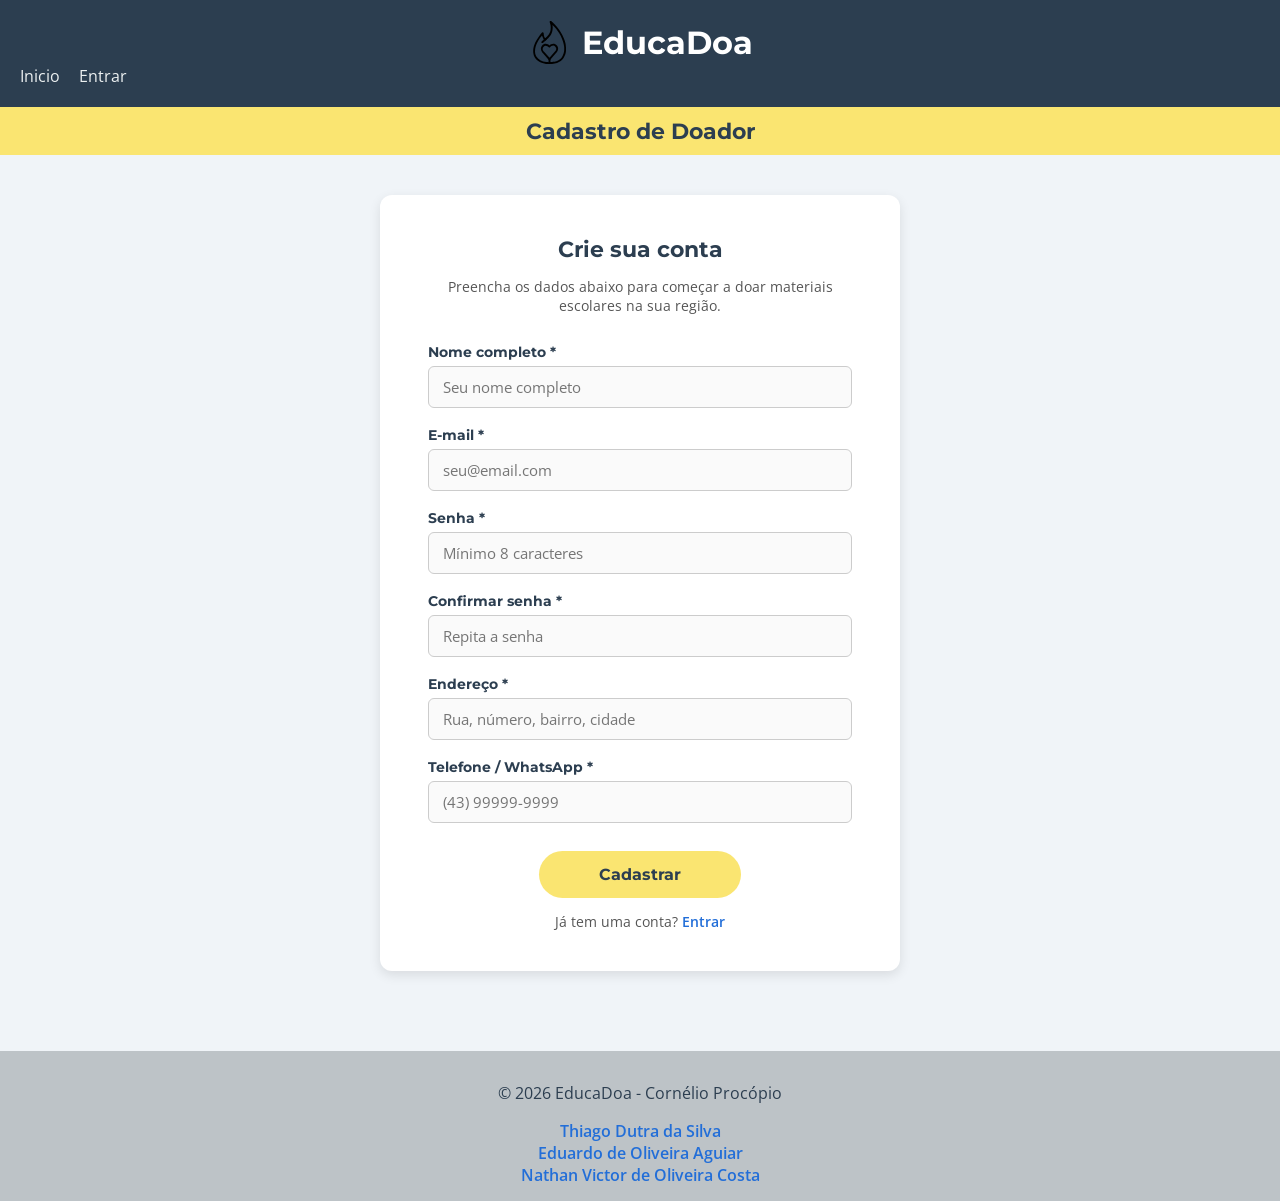
==== pagina_cadastro/cadastro.html @ 121d0580 "Cadastro atualizado e Cadastro de produto Atualizei a página de cadastro separando o css do html e c" ====
<!DOCTYPE html>
<html lang="pt-br">

<head>
    <meta charset="UTF-8">
    <meta name="viewport" content="width=device-width, initial-scale=1.0">
    <title>Cadastro - EducaDoa</title>
    <link rel="icon" href="/web_frontend_project/pagina_principal/img/icon_logo.svg">
    <link rel="preconnect" href="https://fonts.googleapis.com">
    <link rel="preconnect" href="https://fonts.gstatic.com" crossorigin>
    <link href="https://fonts.googleapis.com/css2?family=Montserrat:wght@700&family=Open+Sans:wght@400;600&display=swap"
        rel="stylesheet">
    <link rel="stylesheet" href="cadastro.css">
</head>

<body>

    <header>
        <div class="header-content">
            <img src="img/icon_logo2.svg" alt="Logo EducaDoa" width="45" height="45">
            <h1 class="headerTitle">EducaDoa</h1>
        </div>
        <nav>
            <a href="index.html">Inicio</a>
            <a href="/pagina_login/login.html">Entrar</a>
        </nav>
    </header>

    <div class="titulo">
        <h1>Cadastro de Doador</h1>
    </div>

    <main>
        <div class="form-card">
            <h2>Crie sua conta</h2>
            <p class="subtitulo">Preencha os dados abaixo para começar a doar materiais escolares na sua região.</p>

            <form action="#" method="post">

                <div class="campo-grupo">
                    <label for="nome">Nome completo *</label>
                    <input type="text" id="nome" name="nome" placeholder="Seu nome completo" required>
                </div>

                <div class="campo-grupo">
                    <label for="email">E-mail *</label>
                    <input type="email" id="email" name="email" placeholder="seu@email.com" required>
                </div>

                <div class="campo-grupo">
                    <label for="senha">Senha *</label>
                    <input type="password" id="senha" name="senha" placeholder="Mínimo 8 caracteres" required
                        minlength="8">
                </div>

                <div class="campo-grupo">
                    <label for="confirmar_senha">Confirmar senha *</label>
                    <input type="password" id="confirmar_senha" name="confirmar_senha" placeholder="Repita a senha"
                        required>
                </div>

                <div class="campo-grupo">
                    <label for="endereco">Endereço *</label>
                    <input type="text" id="endereco" name="endereco" placeholder="Rua, número, bairro, cidade" required>
                </div>

                <div class="campo-grupo">
                    <label for="telefone">Telefone / WhatsApp *</label>
                    <input type="tel" id="telefone" name="telefone" placeholder="(43) 99999-9999" required>
                </div>

                <div class="botoes">
                    <button type="submit" class="btn-cadastrar">Cadastrar</button>
                    <p class="link-login">Já tem uma conta? <a href="/pagina_login/login.html">Entrar</a></p>
                </div>

            </form>
        </div>
    </main>

    <footer>
        <p>&copy; 2026 EducaDoa - Cornélio Procópio</p>
        <a href="https://simonr556.github.io/" target="_blank">Thiago Dutra da Silva</a>
        <br>
        <a href="https://duduaguiaarr-source.github.io/" target="_blank">Eduardo de Oliveira Aguiar</a>
        <br>
        <a href="https://nathanvictorook.github.io/nathanvictor.github.io/" target="_blank">Nathan Victor de Oliveira
            Costa</a>
    </footer>

</body>

</html>
---- pagina_cadastro/cadastro.css ----
*,
*::before,
*::after {
    box-sizing: border-box;
}

body {
    font-family: 'Open Sans', sans-serif;
    background-color: #f0f4f8;
    margin: 0;
    padding: 0;
    color: #2c3e50;
}

h1,
h2,
label {
    font-family: 'Montserrat', sans-serif;
}

header {
    background-color: #2c3e50;
    color: white;
    padding: 20px;
}

.header-content {
    display: flex;
    align-items: center;
    justify-content: center;
    gap: 10px;
}

.headerTitle {
    margin: 0;
}

nav a {
    margin-right: 15px;
    color: #ecf0f1;
    text-decoration: none;
}

nav a:visited {
    color: #6A1B9A;
}

nav a:hover {
    text-decoration: underline;
}

.titulo {
    background-color: #fae571;
    width: 100%;
    margin: 0;
    padding: 10px 0;
    text-align: center;
}

.titulo h1 {
    margin: 0;
    font-size: 1.4rem;
}

main {
    max-width: 560px;
    margin: 40px auto;
    padding: 0 20px 40px;
}

.form-card {
    background: white;
    border-radius: 12px;
    box-shadow: 0 4px 12px rgba(0, 0, 0, 0.1);
    padding: 40px 48px;
}

.form-card h2 {
    text-align: center;
    margin-top: 0;
    margin-bottom: 6px;
    font-size: 1.4rem;
}

.form-card .subtitulo {
    text-align: center;
    color: #555;
    margin-bottom: 28px;
    font-size: 0.9rem;
}

.campo-grupo {
    display: flex;
    flex-direction: column;
    gap: 5px;
    margin-bottom: 18px;
}

.campo-grupo label {
    font-size: 0.88rem;
    font-weight: 700;
}

.campo-grupo input {
    font-family: 'Open Sans', sans-serif;
    font-size: 0.95rem;
    padding: 10px 14px;
    border: 1.5px solid #ccc;
    border-radius: 6px;
    background-color: #fafafa;
    color: #2c3e50;
    width: 100%;
    transition: border-color 0.2s, box-shadow 0.2s;
}

.campo-grupo input:focus {
    outline: none;
    border-color: #f5c800;
    box-shadow: 0 0 0 3px rgba(250, 229, 113, 0.45);
}

.botoes {
    display: flex;
    flex-direction: column;
    align-items: center;
    gap: 14px;
    margin-top: 28px;
}

.btn-cadastrar {
    background-color: #fae571;
    color: #2c3e50;
    padding: 14px 60px;
    border: none;
    border-radius: 50px;
    font-family: 'Montserrat', sans-serif;
    font-weight: 700;
    font-size: 1rem;
    cursor: pointer;
    transition: background-color 0.3s, color 0.3s;
}

.btn-cadastrar:hover {
    background-color: #a5984c;
    color: white;
}

.link-login {
    font-size: 0.9rem;
    color: #555;
    margin: 0;
}

.link-login a {
    color: #226ED8;
    text-decoration: none;
    font-weight: 600;
}

.link-login a:hover {
    text-decoration: underline;
}

footer {
    background-color: #bdc3c7;
    padding: 15px;
    text-align: center;
}

footer a {
    color: #226ED8;
    text-decoration: none;
    font-weight: 600;
}

@media (max-width: 500px) {
    .form-card {
        padding: 28px 20px;
    }
}
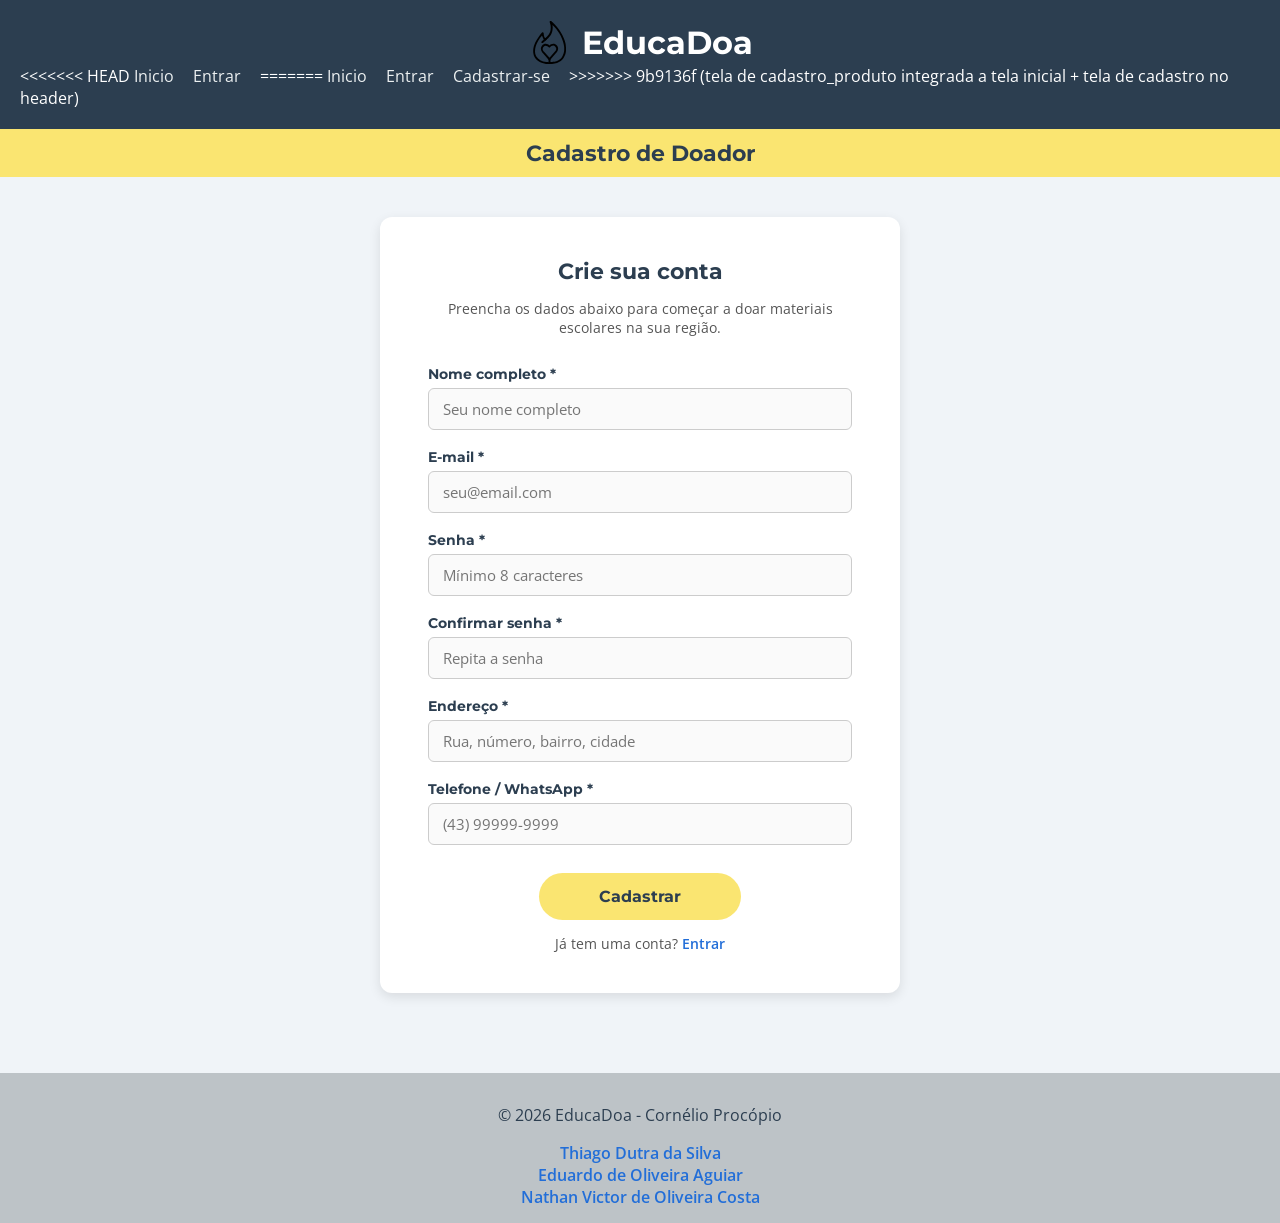
==== commit 56c1cf73: "resolvendo problema de marge" ====
--- a/pagina_cadastro/cadastro.html
+++ b/pagina_cadastro/cadastro.html
@@ -21,8 +21,14 @@
             <h1 class="headerTitle">EducaDoa</h1>
         </div>
         <nav>
+<<<<<<< HEAD
             <a href="index.html">Inicio</a>
             <a href="/pagina_login/login.html">Entrar</a>
+=======
+            <a href="../pagina_principal/index.html">Inicio</a>
+            <a href="../pagina_login/login.html">Entrar</a>
+            <a href="../pagina_cadastro/cadastro.html">Cadastrar-se</a>
+>>>>>>> 9b9136f (tela de cadastro_produto integrada a tela inicial + tela de cadastro no header)
         </nav>
     </header>
 
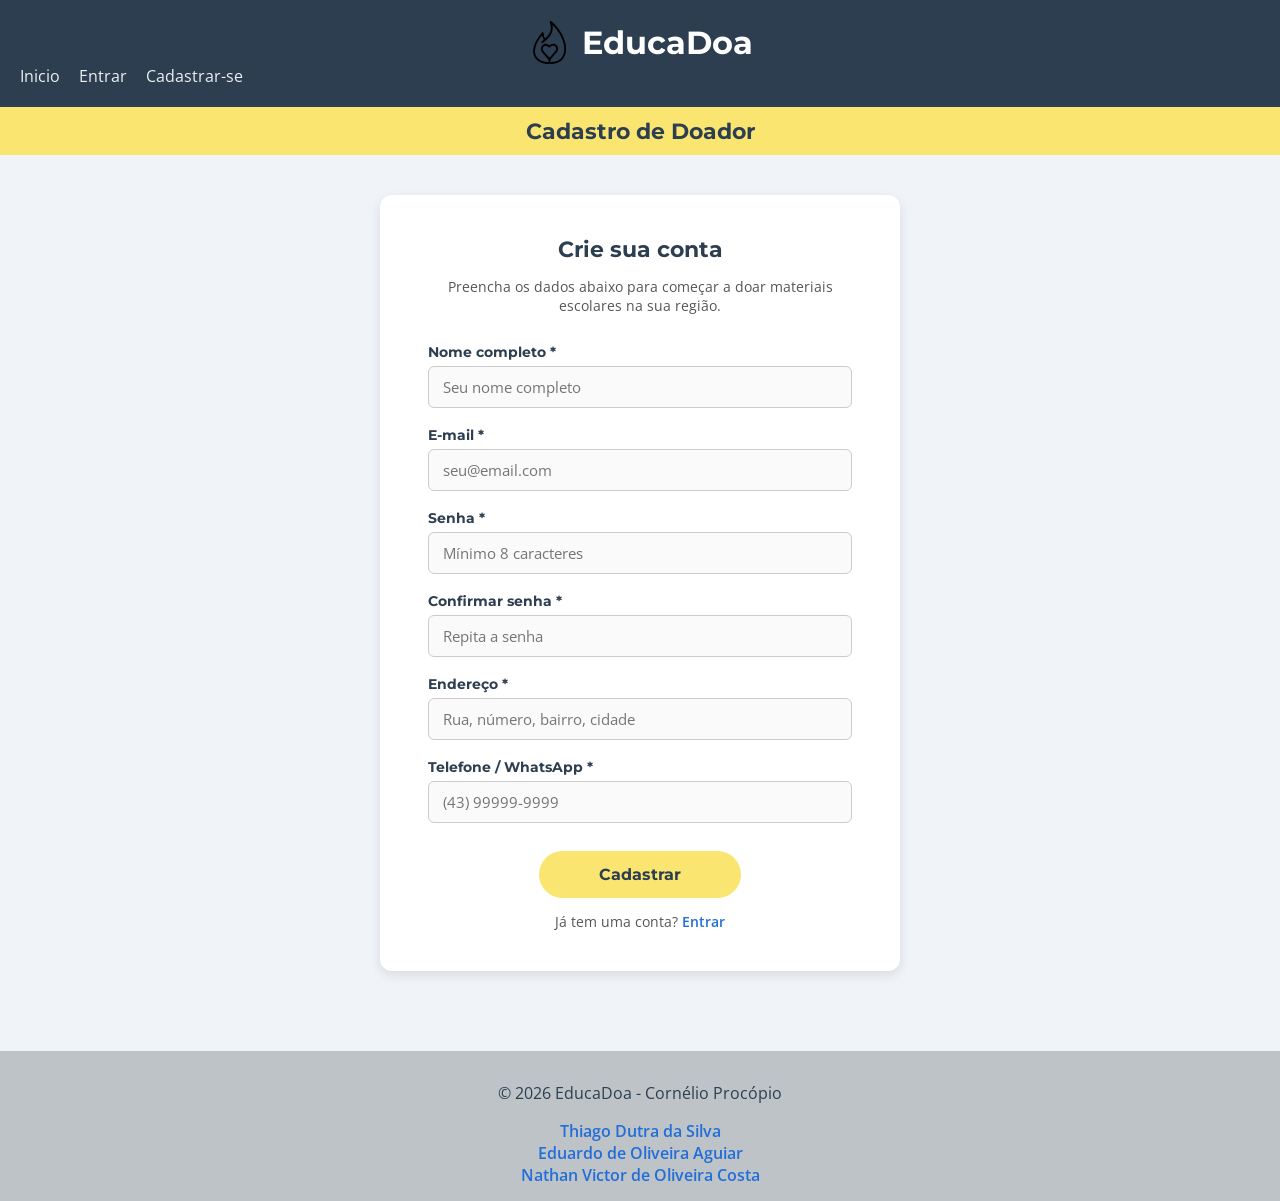
==== commit a36154ef: "ajuste de redirecionamento de pagina (pagina cadastro produto + pagina de cadastro de usuario no hea" ====
--- a/pagina_cadastro/cadastro.html
+++ b/pagina_cadastro/cadastro.html
@@ -21,14 +21,9 @@
             <h1 class="headerTitle">EducaDoa</h1>
         </div>
         <nav>
-<<<<<<< HEAD
-            <a href="index.html">Inicio</a>
-            <a href="/pagina_login/login.html">Entrar</a>
-=======
             <a href="../pagina_principal/index.html">Inicio</a>
             <a href="../pagina_login/login.html">Entrar</a>
-            <a href="../pagina_cadastro/cadastro.html">Cadastrar-se</a>
->>>>>>> 9b9136f (tela de cadastro_produto integrada a tela inicial + tela de cadastro no header)
+            <a href="./cadastro.html">Cadastrar-se</a>
         </nav>
     </header>
 
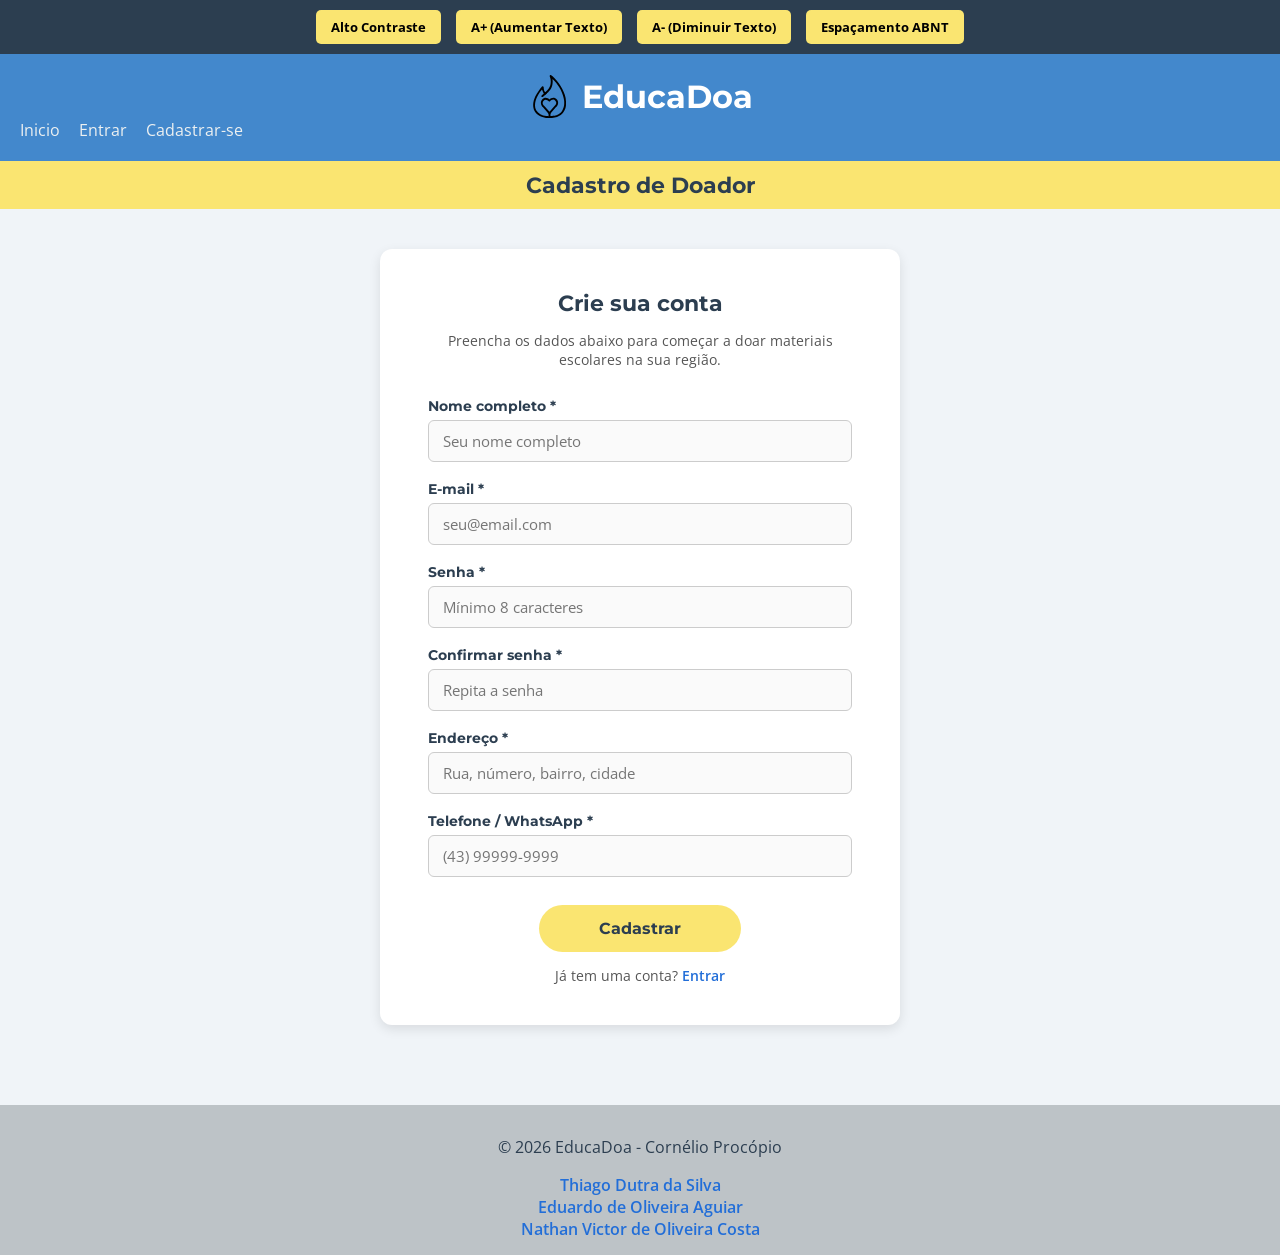
==== commit 7bb40bd1: "Padronizando o painel de acessibilidade em todas as paginas do projeto" ====
--- a/pagina_cadastro/cadastro.html
+++ b/pagina_cadastro/cadastro.html
@@ -8,16 +8,21 @@
     <link rel="icon" href="/web_frontend_project/pagina_principal/img/icon_logo.svg">
     <link rel="preconnect" href="https://fonts.googleapis.com">
     <link rel="preconnect" href="https://fonts.gstatic.com" crossorigin>
-    <link href="https://fonts.googleapis.com/css2?family=Montserrat:wght@700&family=Open+Sans:wght@400;600&display=swap"
-        rel="stylesheet">
+    <link href="https://fonts.googleapis.com/css2?family=Montserrat:wght@700&family=Open+Sans:wght@400;600&display=swap" rel="stylesheet">
     <link rel="stylesheet" href="cadastro.css">
 </head>
 
 <body>
+    <div class="painel-acessibilidade">
+        <button id="btn-contraste">Alto Contraste</button>
+        <button id="btn-aumentar">A+ (Aumentar Texto)</button>
+        <button id="btn-diminuir">A- (Diminuir Texto)</button>
+        <button id="btn-espacamento">Espaçamento ABNT</button>
+    </div>
 
     <header>
         <div class="header-content">
-            <img src="img/icon_logo2.svg" alt="Logo EducaDoa" width="45" height="45">
+            <img src="./img/icon_logo2.svg" alt="Logo EducaDoa" width="45" height="45">
             <h1 class="headerTitle">EducaDoa</h1>
         </div>
         <nav>
@@ -37,7 +42,6 @@
             <p class="subtitulo">Preencha os dados abaixo para começar a doar materiais escolares na sua região.</p>
 
             <form action="#" method="post">
-
                 <div class="campo-grupo">
                     <label for="nome">Nome completo *</label>
                     <input type="text" id="nome" name="nome" placeholder="Seu nome completo" required>
@@ -50,14 +54,12 @@
 
                 <div class="campo-grupo">
                     <label for="senha">Senha *</label>
-                    <input type="password" id="senha" name="senha" placeholder="Mínimo 8 caracteres" required
-                        minlength="8">
+                    <input type="password" id="senha" name="senha" placeholder="Mínimo 8 caracteres" required minlength="8">
                 </div>
 
                 <div class="campo-grupo">
                     <label for="confirmar_senha">Confirmar senha *</label>
-                    <input type="password" id="confirmar_senha" name="confirmar_senha" placeholder="Repita a senha"
-                        required>
+                    <input type="password" id="confirmar_senha" name="confirmar_senha" placeholder="Repita a senha" required>
                 </div>
 
                 <div class="campo-grupo">
@@ -72,9 +74,8 @@
 
                 <div class="botoes">
                     <button type="submit" class="btn-cadastrar">Cadastrar</button>
-                    <p class="link-login">Já tem uma conta? <a href="/pagina_login/login.html">Entrar</a></p>
+                    <p class="link-login">Já tem uma conta? <a href="../pagina_login/login.html">Entrar</a></p>
                 </div>
-
             </form>
         </div>
     </main>
@@ -85,10 +86,10 @@
         <br>
         <a href="https://duduaguiaarr-source.github.io/" target="_blank">Eduardo de Oliveira Aguiar</a>
         <br>
-        <a href="https://nathanvictorook.github.io/nathanvictor.github.io/" target="_blank">Nathan Victor de Oliveira
-            Costa</a>
+        <a href="https://nathanvictorook.github.io/nathanvictor.github.io/" target="_blank">Nathan Victor de Oliveira Costa</a>
     </footer>
 
+    <script src="acessibilidade.js"></script>
 </body>
 
 </html>
--- a/pagina_cadastro/cadastro.css
+++ b/pagina_cadastro/cadastro.css
@@ -19,7 +19,7 @@
 }
 
 header {
-    background-color: #2c3e50;
+    background-color: #4388cc;
     color: white;
     padding: 20px;
 }
@@ -33,6 +33,7 @@
 
 .headerTitle {
     margin: 0;
+    line-height: 1;
 }
 
 nav a {
@@ -177,4 +178,75 @@
     .form-card {
         padding: 28px 20px;
     }
+}
+
+.painel-acessibilidade {
+    background-color: #2c3e50;
+    padding: 10px;
+    display: flex;
+    justify-content: center;
+    gap: 15px;
+    flex-wrap: wrap;
+}
+
+.painel-acessibilidade button {
+    background-color: #fae571;
+    color: #000;
+    border: none;
+    padding: 8px 15px;
+    font-weight: bold;
+    border-radius: 5px;
+    cursor: pointer;
+    font-family: 'Open Sans', sans-serif;
+}
+
+.painel-acessibilidade button:hover {
+    background-color: #fff;
+}
+
+body.alto-contraste {
+    background-color: #000 !important;
+    color: #FFF !important;
+}
+
+body.alto-contraste header, 
+body.alto-contraste footer, 
+body.alto-contraste .titulo, 
+body.alto-contraste .form-card,
+body.alto-contraste .painel-acessibilidade {
+    background-color: #000 !important;
+    border: 1px solid #FFF !important;
+    color: #FFF !important;
+}
+
+body.alto-contraste a, 
+body.alto-contraste h1, 
+body.alto-contraste h2, 
+body.alto-contraste label, 
+body.alto-contraste p {
+    color: #FFF !important;
+}
+
+body.alto-contraste input {
+    background-color: #000 !important;
+    color: #FFF !important;
+    border: 1px solid #FFF !important;
+}
+
+body.alto-contraste .header-content img {
+    filter: invert(100%);
+}
+
+body.espacamento-ativo p, 
+body.espacamento-ativo label, 
+body.espacamento-ativo a, 
+body.espacamento-ativo h1, 
+body.espacamento-ativo h2 {
+    line-height: 1.5 !important;
+    letter-spacing: 0.12em !important;
+    word-spacing: 0.16em !important;
+}
+
+body.espacamento-ativo p {
+    margin-bottom: 2em !important;
 }
